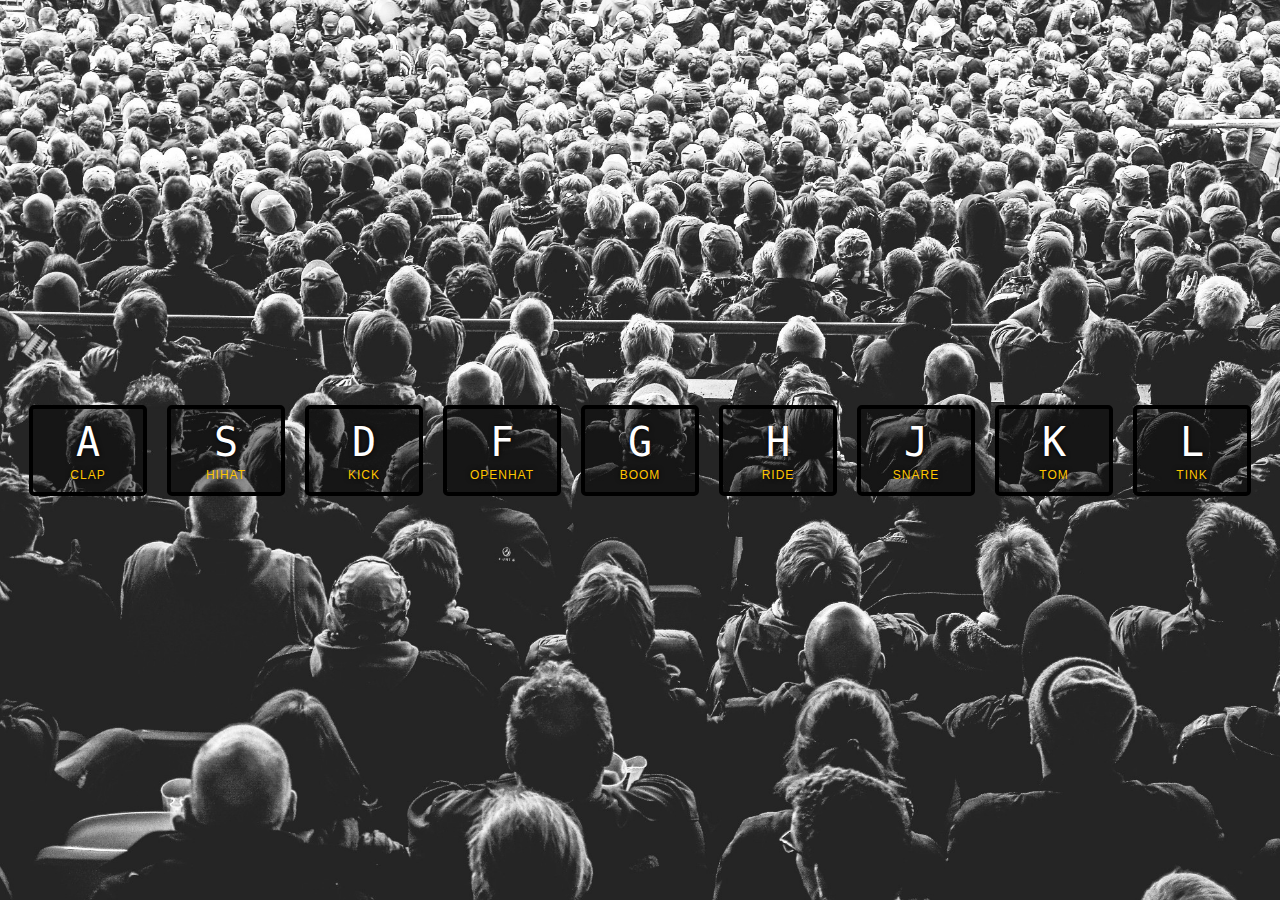
==== 01-drumkit/index.html @ 7891d60e "first commit" ====
<!DOCTYPE html>
<html lang="en">
<head>
  <meta charset="UTF-8">
  <title>JS Drum Kit</title>
  <link rel="stylesheet" href="style.css">
</head>
<body>


  <div class="keys">
    <div data-key="65" class="key">
      <kbd>A</kbd>
      <span class="sound">clap</span>
    </div>
    <div data-key="83" class="key">
      <kbd>S</kbd>
      <span class="sound">hihat</span>
    </div>
    <div data-key="68" class="key">
      <kbd>D</kbd>
      <span class="sound">kick</span>
    </div>
    <div data-key="70" class="key">
      <kbd>F</kbd>
      <span class="sound">openhat</span>
    </div>
    <div data-key="71" class="key">
      <kbd>G</kbd>
      <span class="sound">boom</span>
    </div>
    <div data-key="72" class="key">
      <kbd>H</kbd>
      <span class="sound">ride</span>
    </div>
    <div data-key="74" class="key">
      <kbd>J</kbd>
      <span class="sound">snare</span>
    </div>
    <div data-key="75" class="key">
      <kbd>K</kbd>
      <span class="sound">tom</span>
    </div>
    <div data-key="76" class="key">
      <kbd>L</kbd>
      <span class="sound">tink</span>
    </div>
  </div>

  <audio data-key="65" src="sounds/clap.wav"></audio>
  <audio data-key="83" src="sounds/hihat.wav"></audio>
  <audio data-key="68" src="sounds/kick.wav"></audio>
  <audio data-key="70" src="sounds/openhat.wav"></audio>
  <audio data-key="71" src="sounds/boom.wav"></audio>
  <audio data-key="72" src="sounds/ride.wav"></audio>
  <audio data-key="74" src="sounds/snare.wav"></audio>
  <audio data-key="75" src="sounds/tom.wav"></audio>
  <audio data-key="76" src="sounds/tink.wav"></audio>

<script>

</script>


</body>
</html>
---- 01-drumkit/style.css ----
html {
  font-size: 10px;
  background: url('./background.jpg') bottom center;
  background-size: cover;
}


body,html {
  margin: 0;
  padding: 0;
  font-family: sans-serif;
}

.keys {
  display: flex;
  flex: 1;
  min-height: 100vh;
  align-items: center;
  justify-content: center;
}

.key {
  border: .4rem solid black;
  border-radius: .5rem;
  margin: 1rem;
  font-size: 1.5rem;
  padding: 1rem .5rem;
  transition: all .07s ease;
  width: 10rem;
  text-align: center;
  color: white;
  background: rgba(0,0,0,0.4);
  text-shadow: 0 0 .5rem black;
}

.playing {
  transform: scale(1.1);
  border-color: #ffc600;
  box-shadow: 0 0 1rem #ffc600;
}

kbd {
  display: block;
  font-size: 4rem;
}

.sound {
  font-size: 1.2rem;
  text-transform: uppercase;
  letter-spacing: .1rem;
  color: #ffc600;
}
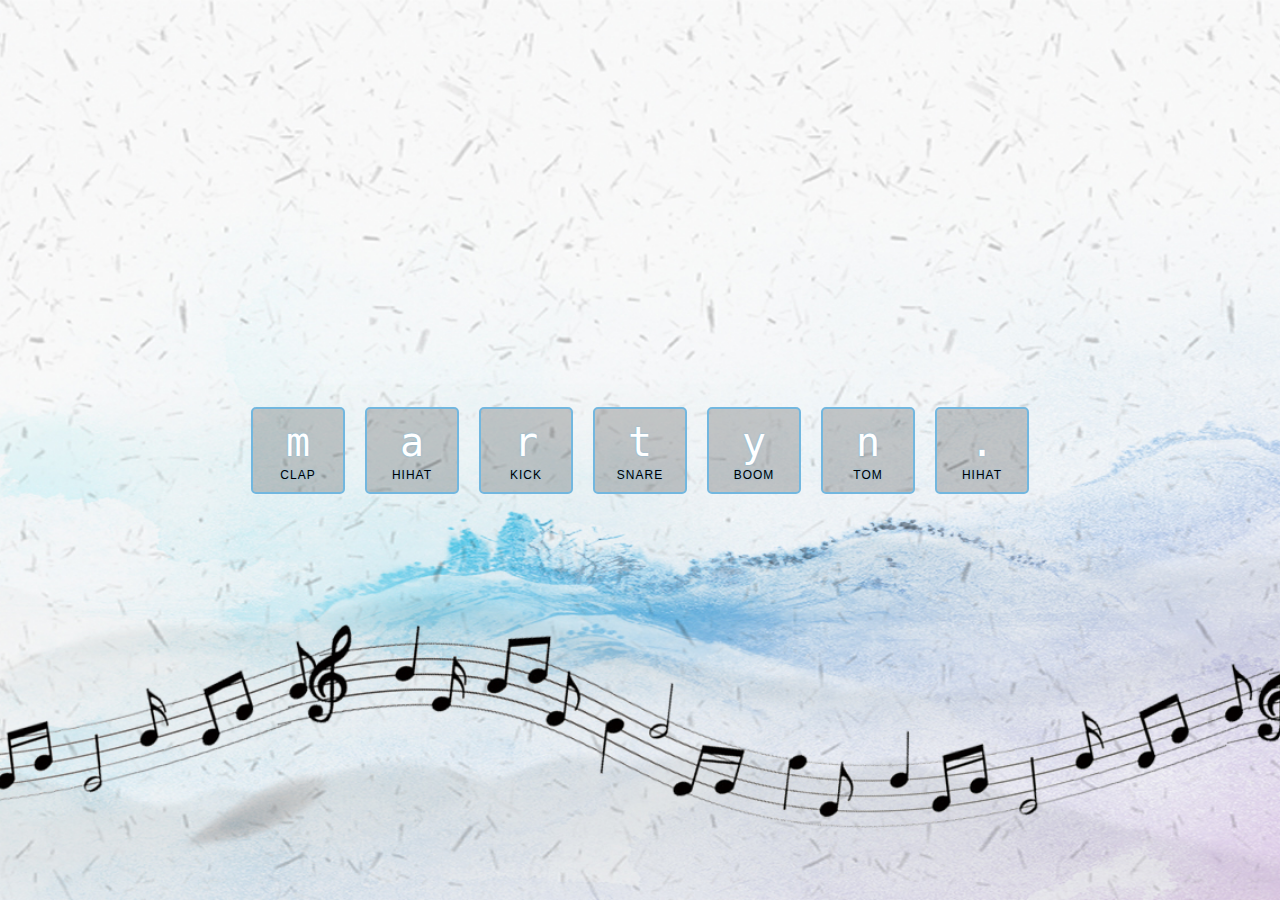
==== commit a5a2dea0: "add class playing and audio sound" ====
--- a/01-drumkit/index.html
+++ b/01-drumkit/index.html
@@ -2,64 +2,54 @@
 <html lang="en">
 <head>
   <meta charset="UTF-8">
-  <title>JS Drum Kit</title>
+  <title>JS Drum Kit - Martyna</title>
   <link rel="stylesheet" href="style.css">
 </head>
 <body>
 
 
   <div class="keys">
-    <div data-key="65" class="key">
-      <kbd>A</kbd>
+    <div data-key="77" class="key">
+      <kbd>m</kbd>
       <span class="sound">clap</span>
     </div>
-    <div data-key="83" class="key">
-      <kbd>S</kbd>
+    <div data-key="65" class="key">
+      <kbd>a</kbd>
       <span class="sound">hihat</span>
     </div>
-    <div data-key="68" class="key">
-      <kbd>D</kbd>
+    <div data-key="82" class="key">
+      <kbd>r</kbd>
       <span class="sound">kick</span>
     </div>
-    <div data-key="70" class="key">
-      <kbd>F</kbd>
-      <span class="sound">openhat</span>
+    <div data-key="84" class="key">
+      <kbd>t</kbd>
+      <span class="sound">snare</span>
     </div>
-    <div data-key="71" class="key">
-      <kbd>G</kbd>
+    <div data-key="89" class="key">
+      <kbd>y</kbd>
       <span class="sound">boom</span>
     </div>
-    <div data-key="72" class="key">
-      <kbd>H</kbd>
-      <span class="sound">ride</span>
-    </div>
-    <div data-key="74" class="key">
-      <kbd>J</kbd>
-      <span class="sound">snare</span>
-    </div>
-    <div data-key="75" class="key">
-      <kbd>K</kbd>
+    <div data-key="78" class="key">
+      <kbd>n</kbd>
       <span class="sound">tom</span>
     </div>
-    <div data-key="76" class="key">
-      <kbd>L</kbd>
-      <span class="sound">tink</span>
+    <div data-key="190" class="key">
+      <kbd>.</kbd>
+      <span class="sound">hihat</span>
     </div>
+
   </div>
 
-  <audio data-key="65" src="sounds/clap.wav"></audio>
-  <audio data-key="83" src="sounds/hihat.wav"></audio>
-  <audio data-key="68" src="sounds/kick.wav"></audio>
-  <audio data-key="70" src="sounds/openhat.wav"></audio>
-  <audio data-key="71" src="sounds/boom.wav"></audio>
-  <audio data-key="72" src="sounds/ride.wav"></audio>
-  <audio data-key="74" src="sounds/snare.wav"></audio>
-  <audio data-key="75" src="sounds/tom.wav"></audio>
-  <audio data-key="76" src="sounds/tink.wav"></audio>
+  <audio data-key="77" src="sounds/clap.wav"></audio>
+  <audio data-key="65" src="sounds/hihat.wav"></audio>
+  <audio data-key="82" src="sounds/kick.wav"></audio>
+  <audio data-key="89" src="sounds/boom.wav"></audio>
+  <audio data-key="78" src="sounds/tom.wav"></audio>
+  <audio data-key="84" src="sounds/snare.wav"></audio>
+  <audio data-key="190" src="sounds/hihat.wav"></audio>
 
-<script>
+  <script src="index.js"></script>
 
-</script>
 
 
 </body>
--- a/01-drumkit/style.css
+++ b/01-drumkit/style.css
@@ -20,23 +20,23 @@
 }
 
 .key {
-  border: .4rem solid black;
+  border: .2rem solid #72B7DF;
   border-radius: .5rem;
   margin: 1rem;
   font-size: 1.5rem;
   padding: 1rem .5rem;
-  transition: all .07s ease;
-  width: 10rem;
+  transition: all .1s ease;
+  width: 8rem;
   text-align: center;
   color: white;
-  background: rgba(0,0,0,0.4);
-  text-shadow: 0 0 .5rem black;
+  background: rgba(0,0,0,0.2);
+  text-shadow: 0 0 .2rem #72B7DF;
 }
 
-.playing {
+.animate {
   transform: scale(1.1);
-  border-color: #ffc600;
-  box-shadow: 0 0 1rem #ffc600;
+  border-color: #72B7DF;
+  box-shadow: 0 0 1rem #E7C8E7;
 }
 
 kbd {
@@ -48,5 +48,5 @@
   font-size: 1.2rem;
   text-transform: uppercase;
   letter-spacing: .1rem;
-  color: #ffc600;
+  color: black;
 }
